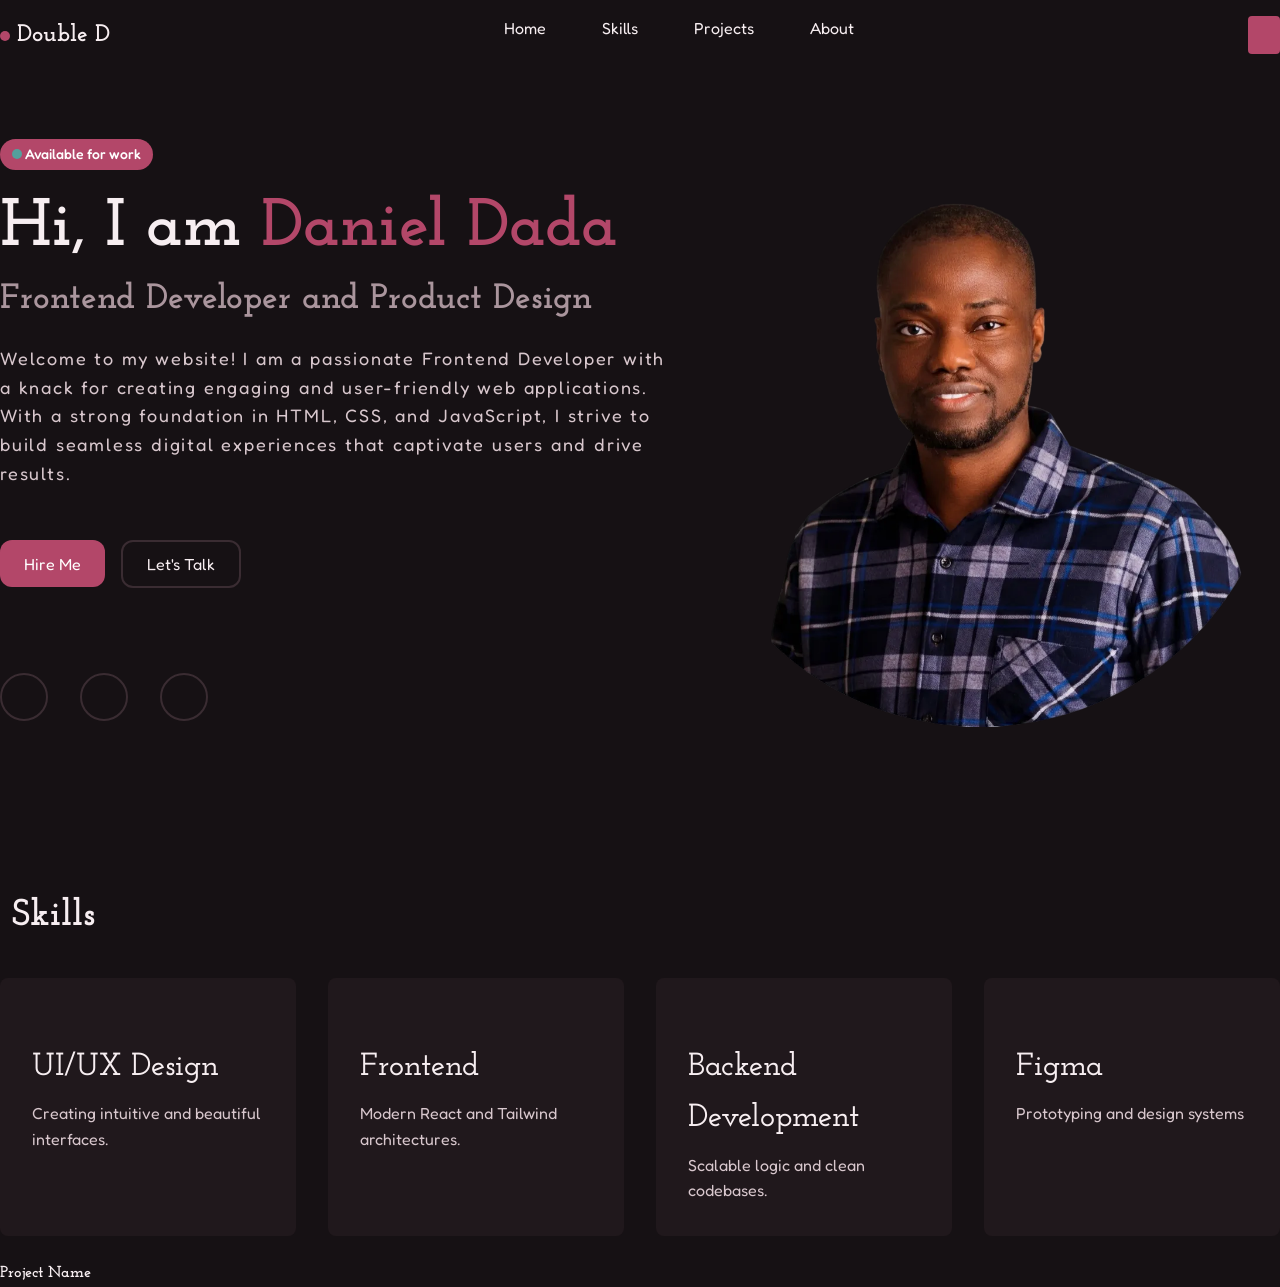
==== index.html @ 6a5facfa "Ruby portfolio with dark theme" ====
<!DOCTYPE html>
<html lang="en">

<head>
    <meta charset="UTF-8">
    <meta name="viewport" content="width=device-width, initial-scale=1.0">
    <link rel="shortcut icon" href="favicon.ico" type="image/x-icon">
    <script src="https://kit.fontawesome.com/0929cd5af4.js" crossorigin="anonymous"></script>
    <link rel="stylesheet" href="style.css">
    <title>Portfolio - Double D</title>
</head>

<body>
    <header>
        <!-- Header Section -->
        <nav class="navbar container">

            <h2 class="navbar-brand"><span></span> Double D</h2>

            <ul class="navbar-links">
                <li><a href="">Home</a></li>
                <li><a href="">Skills</a></li>
                <li><a href="">Projects</a></li>
                <li><a href="">About</a></li>

            </ul>

            <button type="" class="btn btn-primary navbar-cta"><i class="fa-brands fa-rocketchat"></i></button>
        </nav>


        <section class="hero container">
            <!-- Hero Section -->
            <div class="hero-content">
                <div class="hero-texts">
                    <div class="hero-badge">
                        <span class="hero-pulse-circle"></span>
                        Available for work
                    </div>
                    <h1 class="hero-title">Hi, I am <span>Daniel Dada</span></h1>
                    <h4 class="hero-subtitle">Frontend Developer and Product Design</h4>
                    <p class="hero-desc">
                        Welcome to my website! I am a passionate Frontend Developer with a knack for creating engaging
                        and
                        user-friendly
                        web
                        applications. With a strong foundation in HTML, CSS, and JavaScript, I strive to build seamless
                        digital
                        experiences that
                        captivate users and drive results.
                    </p>
                </div>

                <ul class="hero-cta">
                    <li><a href="#" class="btn btn-primary hero-cta-btn">Hire Me</a></li>
                    <li><a href="#" class="btn btn-secondary hero-cta-btn">Let's Talk</a></li>
                </ul>

                <ul class="hero-socials">
                    <li>
                        <a href="#" class="hero-socials-btn"><i class="fa-brands fa-facebook-f"></i></a>
                    </li>

                    <li>
                        <a href="#" class="hero-socials-btn"><i class="fa-brands fa-x-twitter"></i></a>
                    </li>
                    <li>
                        <a href="#" class="hero-socials-btn"><i class="fa-brands fa-linkedin-in"></i></a>
                    </li>
                </ul>
            </div>
            <div class="hero-image">
                <img src="/assets/images/avatar.png" width="600" alt="">
            </div>
        </section>
    </header>

    <main>
        <section class="skills">
            <div class="container">

                <div class="skills-title">
                    <i class="fa-solid fa-bolt"></i>
                    <h3>Skills</h3>
                </div>

                <div class="skills-section">
                    <div class="skill-card">
                        <div class="skill-icon">
                            <i class="fa-solid fa-palette"></i>
                        </div>
                        <div class="skill-text">
                            <h3>UI/UX Design</h3>
                            <p>Creating intuitive and beautiful interfaces.</p>
                        </div>
                    </div>

                    <div class="skill-card">
                        <div class="skill-icon">
                            <i class="fa-solid fa-code"></i>
                        </div>
                        <div class="skill-text">
                            <h3>Frontend</h3>
                            <p>Modern React and Tailwind architectures.</p>
                        </div>
                    </div>

                    <div class="skill-card">
                        <div class="skill-icon">
                            <i class="fa-solid fa-database"></i>
                        </div>
                        <div class="skill-text">
                            <h3>Backend Development</h3>
                            <p>Scalable logic and clean codebases.</p>
                        </div>
                    </div>

                    <div class="skill-card">
                        <div class="skill-icon">
                            <i class="fa-brands fa-figma"></i>
                        </div>
                        <div class="skill-text">
                            <h3>Figma</h3>
                            <p>Prototyping and design systems</p>
                        </div>
                    </div>

                </div>
            </div>
        </section>

        <section>
            <div class="projects">
                <div class="project-card">
                    <img src="" alt="">
                    <div class="project-card-content">
                        <h4>Project Name</h4>
                    </div>
                </div>
            </div>
        </section>
    </main>
</body>

</html>
---- style.css ----
@import url('https://fonts.googleapis.com/css2?family=Fredoka:wght@300..700&family=Josefin+Slab:ital,wght@0,100..700;1,100..700&display=swap');

* {
    margin: 0;
    padding: 0;
    box-sizing: border-box;
}

:root {
    --bg-color: #161114;
    --bg-color-alt: #20181C;
    --border-muted: #2A2025;
    --border: #3A2C32;
    --border-disabled: #4A3840;

    --text-tertiary: #6B5960;
    --text-muted: #AA959D;
    --text-secondary: #D8C7CD;
    --text-primary: #F7EEF1;
    --text-white: #FFFFFF;

    --brand: #B34769;
    --brand-subtle: #2A171D;
    --brand-soft: #43212E;
    --brand-higlight: #5B2B3D;
    --brand-hover: #C96F8A;
    --brand-pressed: #D98FA5;

    --accent: #54A09C;
    --accent-subtle: #112120;
    --accent-soft: #173230;
    --accent-low: #1F4C4A;
    --accent-hover: #7DBCB8;
    --accent-pressed: #A9D3CF;

    --font-heading: "Josefin Slab", sytem-ui, serif;
    --font-body: "Fredoka", sans-serif;
}

body {
    background-color: var(--bg-color);
    color: var(--text-primary);
    font-family: var(--font-body);
    line-height: 1.6;
}

h1,
h2,
h3,
h4,
h5,
h6 {
    font-family: var(--font-heading);
}

a {
    color: inherit;
    text-decoration: none;
}

ul {
    list-style: none;
    padding: 0;
}

/* Components */
.btn {
    padding: 0.75rem 1.5rem;
    font-size: 16px;
    border: none;
    border-radius: 12px;
    cursor: pointer;
    transition: background-color 0.3s ease;
}

.btn:disabled {
    background-color: var(--border-disabled);
    cursor: not-allowed;
}

.btn-primary {
    background-color: var(--brand);
    color: var(--text-white);
    padding-block: 0.85rem
}

.btn-primary:hover {
    background-color: var(--brand-hover);
}

.btn-primary:active {
    background-color: var(--brand-pressed);
}

.btn-secondary {
    border: 2px solid var(--border);
}

.btn-secondary:hover {
    background-color: var(--brand-subtle);
}

.btn-secondary:active {
    background-color: var(--brand-soft);
}


.container {
    max-width: 1280px;
    margin-inline: auto;
}

.navbar {
    display: flex;
    justify-content: space-between;
    padding-block: 1rem;
}

.navbar-brand span {
    height: 10px;
    width: 10px;
    background-color: var(--brand);
    border-radius: 99999px;
    display: inline-flex;
}

.navbar-links {
    display: flex;
    gap: 24px;
}

.navbar-links a {
    padding: 0.5rem 1rem;
    border-radius: 4px;
    transition: background-color 0.3s ease;
}

.navbar-links a:hover {
    color: var(--brand);
    border-bottom: solid 1px var(--brand);
}
.navbar button {
    padding: 0.5rem 1rem;
    font-size: 20px;
    background-color: var(--brand);
    color: var(--text-white);
    border: none;
    border-radius: 4px;
    cursor: pointer;
    transition: background-color 0.3s ease;
}

.hero {
    display: flex;
    min-height: 80vh;
    align-items: center;
    justify-content: center;
}

.hero-badge {
    background-color: var(--brand);
    color: var(--text-white);
    padding: 0.25rem 0.75rem;
    font-size: 0.875rem;
    font-weight: 500;
    border-radius: 99999px;
    margin-bottom: 2rem;
    width: fit-content;
}

.hero-pulse-circle {
    display: inline-flex;
    justify-content: center;
    align-items: center;
    width: 10px;
    height: 10px;
    background-color: var(--accent);
    border-radius: 99999px;
    animation: pulse 2s infinite;
}

.hero-title {
    font-size: 4.2rem;
    font-weight: 700;
    /* margin-bottom: 1rem; */
    line-height: 0.8;
}

.hero-title span {
    color: var(--brand);
}

.hero-subtitle {
    font-size: 2.2rem;
    color: var(--text-muted);
    margin-top: 1rem;
    max-width: 600px;
    font-weight: 700;
}

.hero-desc {
    margin-top: 1rem;
    font-size: 1.125rem;
    color: var(--text-secondary);
    letter-spacing: 0.1em;
}

.hero-cta {
    margin-top: 4rem;
    display: flex;
    gap: 1rem;

}

.hero-socials {
    margin-top: 6rem;
    display: flex;
    gap: 2rem;
}

.hero-socials-btn {
    width: 48px;
    height: 48px;
    font-size: 24px;
    border: 2px solid var(--border);
    display: inline-flex;
    justify-content: center;
    align-items: center;
    border-radius: 99999px;
    transition: background-color 0.3s ease;
}

.hero-socials-btn:hover {
    background-color: var(--brand-hover);
}

.hero-socials-btn:active {
    background-color: var(--brand-pressed);
}

.skills {
    margin-top: 6rem;
}


.skills-title {
    font-size: 2rem;
    font-weight: 700;
    margin-bottom: 2rem;
    display: flex;
    align-items: center;
    gap: 0.75rem;
}

.skills-section{
    display: grid;
    grid-template-columns: repeat(auto-fit, minmax(250px, 1fr));
    gap: 2rem;
}

.skill-card {
    background-color: var(--bg-color-alt);
    padding: 2rem;
    border-radius: 8px;
    display: flex;
    flex-direction: column;
    gap: 2rem;
}

.skill-card:hover {
    /* background-color: var(--brand-subtle); */
    box-shadow: 0 4px 6px rgba(0, 0, 0, 0.1);
}

.skill-icon{
    font-size: 40px;
    color: var(--accent);
}

.skill-text h3 {
    font-size: 2rem;
    font-weight: 600;
}

.skill-text p {
    color: var(--text-secondary);
    margin-top: 0.5rem;
}
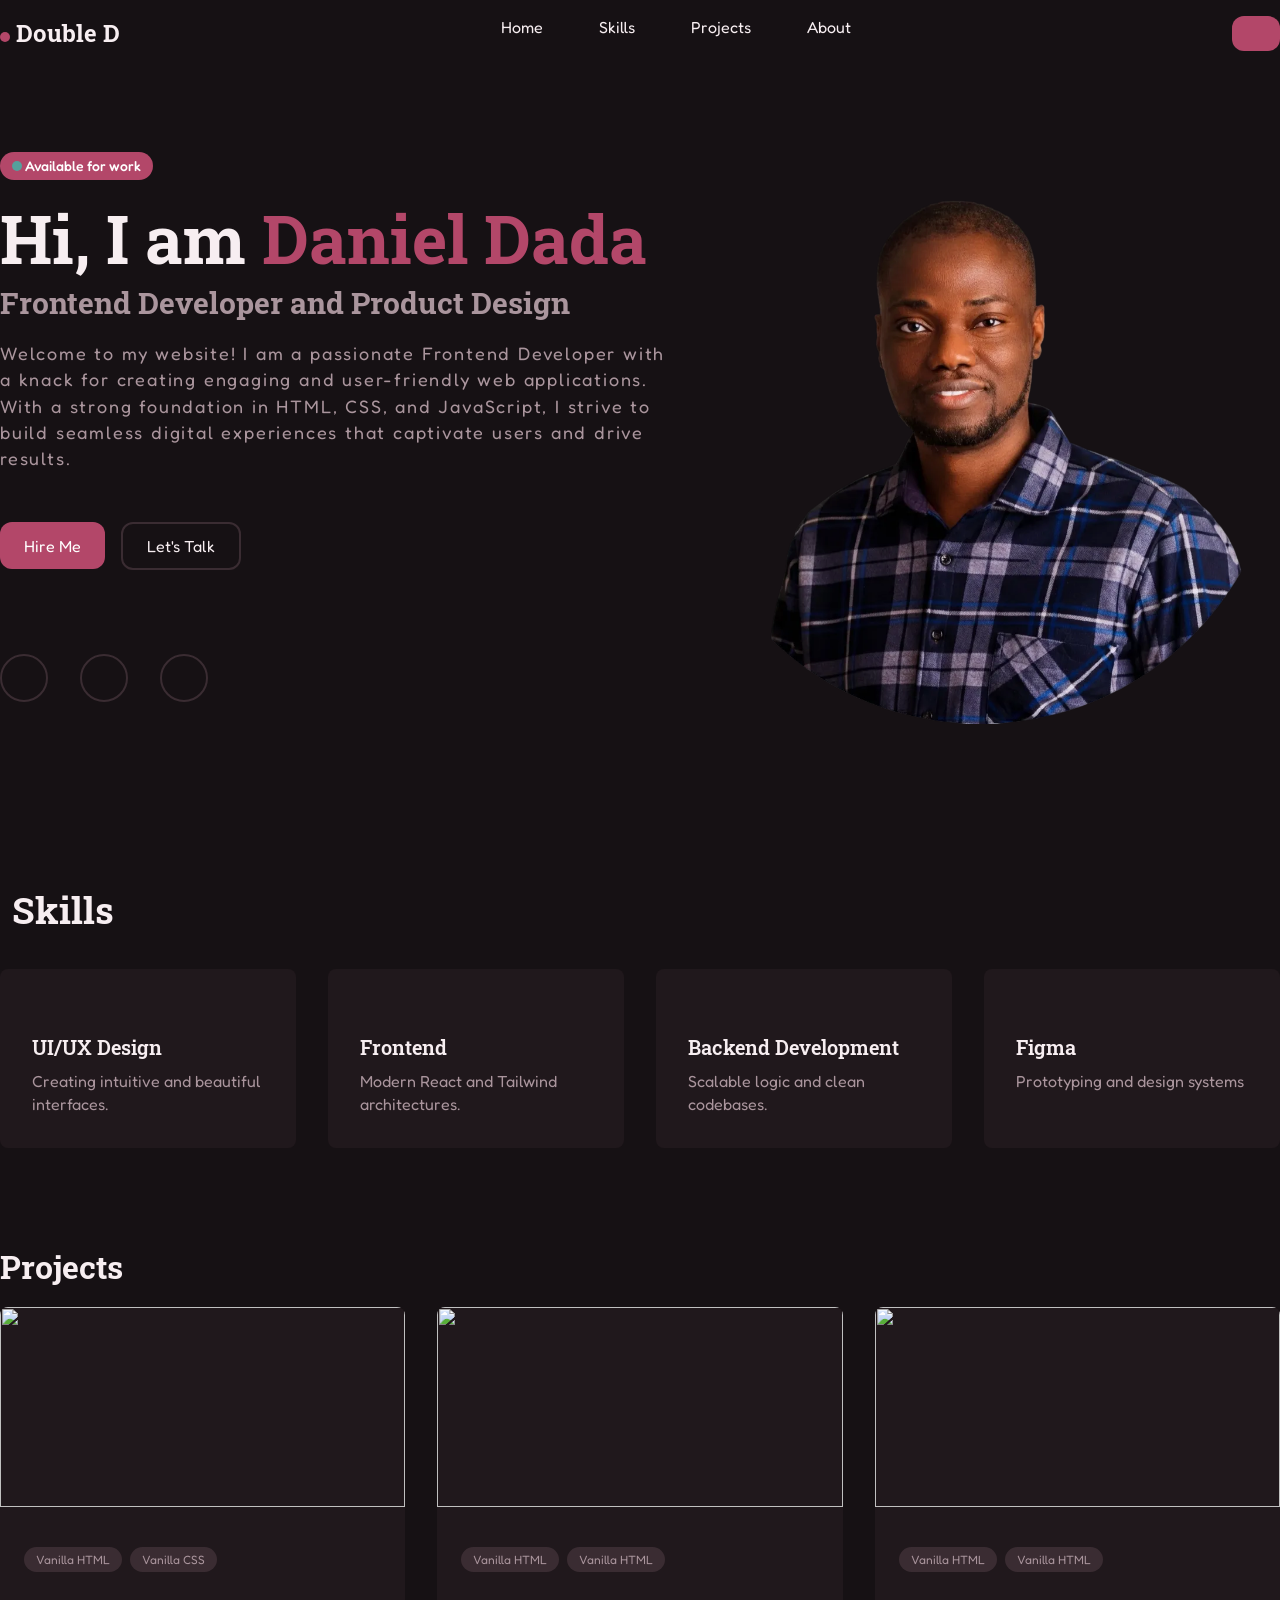
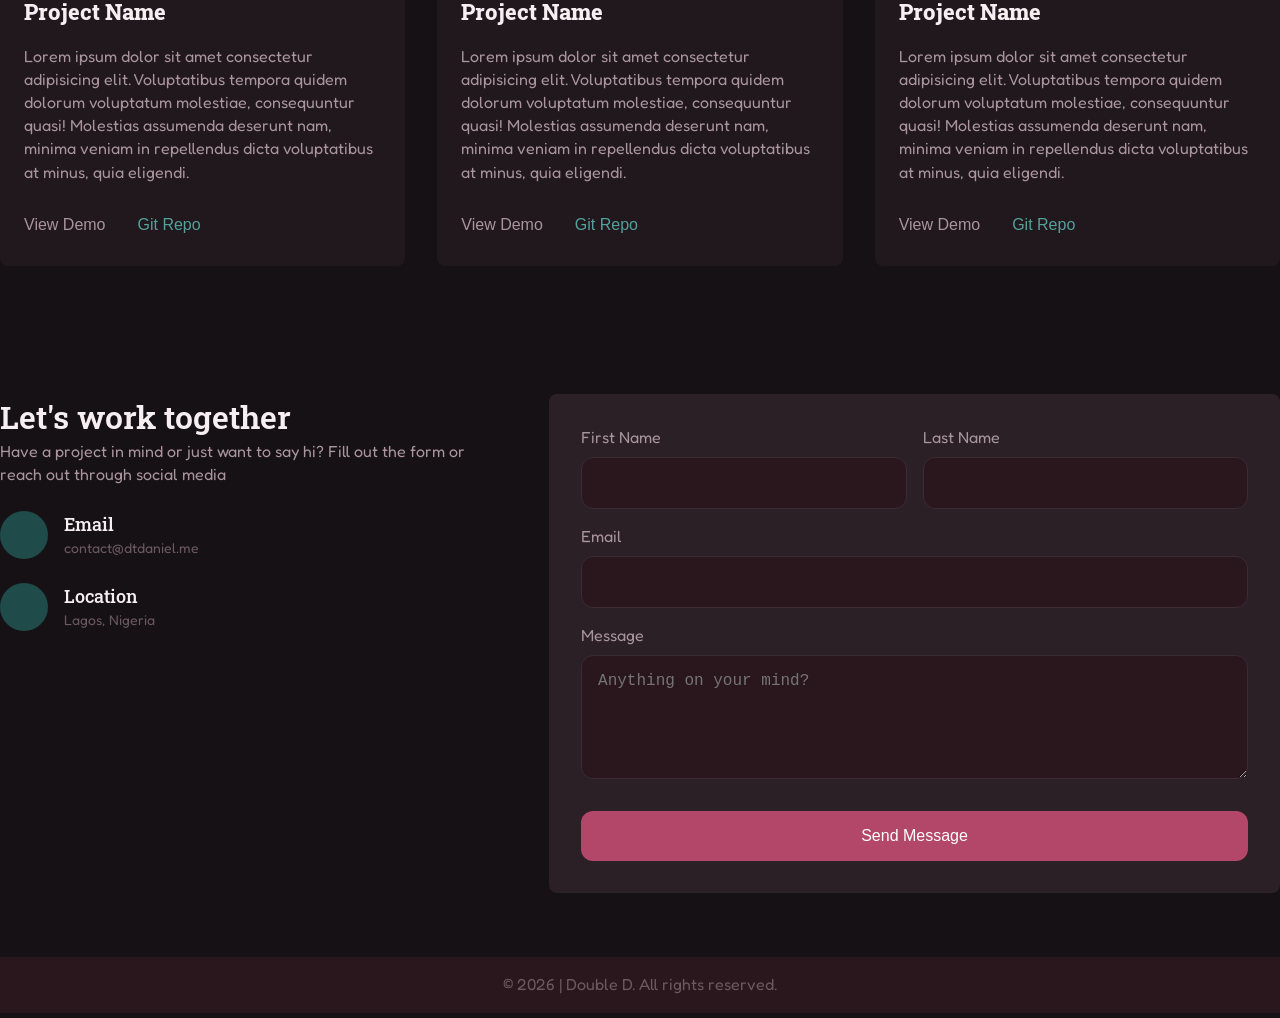
==== commit eba2dbd7: "Ruby portfolio with dark theme major update" ====
--- a/index.html
+++ b/index.html
@@ -15,7 +15,9 @@
         <!-- Header Section -->
         <nav class="navbar container">
 
-            <h2 class="navbar-brand"><span></span> Double D</h2>
+            <h2 class="navbar-brand">
+                <a href="/"><span></span> Double D</a>
+            </h2>
 
             <ul class="navbar-links">
                 <li><a href="">Home</a></li>
@@ -25,7 +27,7 @@
 
             </ul>
 
-            <button type="" class="btn btn-primary navbar-cta"><i class="fa-brands fa-rocketchat"></i></button>
+            <a href="contact.html" class="btn btn-primary navbar-cta"><i class="fa-brands fa-rocketchat"></i></a>
         </nav>
 
 
@@ -129,17 +131,148 @@
             </div>
         </section>
 
-        <section>
+        <section class="container">
+            <div class="project-section">
+                <h2>Projects</h2>
+            </div>
             <div class="projects">
                 <div class="project-card">
-                    <img src="" alt="">
+                    <img src="https://cdn.dribbble.com/userupload/32643395/file/original-85bba5da4f4df2c5665c968bf6880721.png?resize=1504x1128&vertical=center"
+                        width="300" alt="">
                     <div class="project-card-content">
-                        <h4>Project Name</h4>
+                        <div class="project-card-tech">
+                            <p class="tech">Vanilla HTML</p>
+                            <p class="tech">Vanilla CSS</p>
+                        </div>
+                        <h3 class="project-card-title">Project Name</h3>
+                        <p class="project-card-desc">
+                            Lorem ipsum dolor sit amet consectetur adipisicing elit. Voluptatibus tempora quidem dolorum
+                            voluptatum molestiae, consequuntur quasi! Molestias assumenda deserunt nam, minima veniam in
+                            repellendus dicta voluptatibus at minus, quia eligendi.
+                        </p>
+
+                        <div class="project-card-source">
+                            <button class="btn btn-ghost">View Demo <i
+                                    class="fa-solid fa-arrow-right-long"></i></button>
+                            <button class="btn btn-ghost-secondary">Git Repo</button>
+                        </div>
+                    </div>
+                </div>
+                <div class="project-card">
+                    <img src="https://cdn.dribbble.com/userupload/47031143/file/7da3947d5325ac47790d9a2f3e221bf8.png?resize=1504x1128&vertical=center"
+                        width="300" alt="">
+                    <div class="project-card-content">
+                        <div class="project-card-tech">
+                            <p class="tech">Vanilla HTML</p>
+                            <p class="tech">Vanilla HTML</p>
+                        </div>
+                        <h3 class="project-card-title">Project Name</h3>
+                        <p class="project-card-desc">
+                            Lorem ipsum dolor sit amet consectetur adipisicing elit. Voluptatibus tempora quidem dolorum
+                            voluptatum molestiae, consequuntur quasi! Molestias assumenda deserunt nam, minima veniam in
+                            repellendus dicta voluptatibus at minus, quia eligendi.
+                        </p>
+
+                        <div class="project-card-source">
+                            <button class="btn btn-ghost">View Demo <i
+                                    class="fa-solid fa-arrow-right-long"></i></button>
+                            <button class="btn btn-ghost-secondary">Git Repo</button>
+                        </div>
+                    </div>
+                </div>
+                <div class="project-card">
+                    <img src="https://cdn.dribbble.com/userupload/40759674/file/original-8f611fe8b24aa26fb789d55df4182bb4.png?resize=1504x1128&vertical=center"
+                        width="300" alt="">
+                    <div class="project-card-content">
+                        <div class="project-card-tech">
+                            <p class="tech">Vanilla HTML</p>
+                            <p class="tech">Vanilla HTML</p>
+                        </div>
+                        <h3 class="project-card-title">Project Name</h3>
+                        <p class="project-card-desc">
+                            Lorem ipsum dolor sit amet consectetur adipisicing elit. Voluptatibus tempora quidem dolorum
+                            voluptatum molestiae, consequuntur quasi! Molestias assumenda deserunt nam, minima veniam in
+                            repellendus dicta voluptatibus at minus, quia eligendi.
+                        </p>
+
+                        <div class="project-card-source">
+                            <button class="btn btn-ghost">View Demo <i
+                                    class="fa-solid fa-arrow-right-long"></i></button>
+                            <button class="btn btn-ghost-secondary">Git Repo</button>
+                        </div>
+                    </div>
+                </div>
+            </div>
+        </section>
+
+        <section class="container">
+            <div class="contact-section">
+                
+
+                <div class="contact">
+                    <div class="contact-left">
+                        <h3>Let's work together</h3>
+                        <p>Have a project in mind or just want to say hi? Fill out the form or reach out through social
+                            media</p>
+
+                        <div class="contact-socials">
+                            <div class="contact-socials-icon">
+                                <i class="fa-solid fa-envelope"></i>
+                            </div>
+                            <div class="contact-socials-info">
+                                <h4>Email</h4>
+                                <p>contact@dtdaniel.me</p>
+                            </div>
+                        </div>
+                        <div class="contact-socials">
+                            <div class="contact-socials-icon">
+                                <i class="fa-solid fa-location-dot"></i>
+                            </div>
+
+                            <div class="contact-socials-info">
+                                <h4>Location</h4>
+                                <p>Lagos, Nigeria</p>
+                            </div>
+                        </div>
+                    </div>
+
+                    <div class="contact-form">
+                        <form action="">
+                            <div class="input-div">
+                                <div class="input-data">
+                                    <label for="fname">First Name</label>
+                                    <input type="text" id="fname" name="fname">
+                                </div>
+
+                                <div class="input-data">
+                                    <label for="lname">Last Name</label>
+                                    <input type="text" id="lname" name="lname">
+                                </div>
+                            </div>
+
+                            <label for="email">Email</label>
+                            <input type="email" id="email" name="email">
+
+                            <label for="msg">Message</label>
+                            <textarea name="msg" id="msg" rows="5" placeholder="Anything on your mind?"></textarea>
+
+                            <button>Send Message</button>
+                        </form>
                     </div>
                 </div>
             </div>
         </section>
     </main>
+
+    <footer>
+        <div class="container">
+            <p>&copy; <span id="year"></span> | Double D. All rights reserved.</p>
+        </div>
+    </footer>
+
+    <script>
+        document.getElementById("year").textContent = new Date().getFullYear();
+    </script>
 </body>
 
 </html>
--- a/style.css
+++ b/style.css
@@ -1,4 +1,6 @@
 @import url('https://fonts.googleapis.com/css2?family=Fredoka:wght@300..700&family=Josefin+Slab:ital,wght@0,100..700;1,100..700&display=swap');
+
+@import url('https://fonts.googleapis.com/css2?family=Roboto+Slab:wght@100..900&display=swap');
 
 * {
     margin: 0;
@@ -33,7 +35,7 @@
     --accent-hover: #7DBCB8;
     --accent-pressed: #A9D3CF;
 
-    --font-heading: "Josefin Slab", sytem-ui, serif;
+    --font-heading: "Roboto Slab", sytem-ui, serif;
     --font-body: "Fredoka", sans-serif;
 }
 
@@ -41,7 +43,7 @@
     background-color: var(--bg-color);
     color: var(--text-primary);
     font-family: var(--font-body);
-    line-height: 1.6;
+    line-height: 1.45;
 }
 
 h1,
@@ -104,6 +106,23 @@
     background-color: var(--brand-soft);
 }
 
+.btn-ghost {
+    background-color: transparent;
+    color: var(--text-muted);
+    padding: 0.5rem 0;
+}
+
+.btn-ghost:hover {
+    color: var(--brand);
+
+}
+
+.btn-ghost-secondary {
+    background-color: transparent;
+    color: var(--accent);
+    padding: 0.5rem 0;
+}
+
 
 .container {
     max-width: 1280px;
@@ -139,6 +158,7 @@
     color: var(--brand);
     border-bottom: solid 1px var(--brand);
 }
+
 .navbar button {
     padding: 0.5rem 1rem;
     font-size: 20px;
@@ -191,7 +211,7 @@
 }
 
 .hero-subtitle {
-    font-size: 2.2rem;
+    font-size: 1.845rem;
     color: var(--text-muted);
     margin-top: 1rem;
     max-width: 600px;
@@ -201,7 +221,7 @@
 .hero-desc {
     margin-top: 1rem;
     font-size: 1.125rem;
-    color: var(--text-secondary);
+    color: var(--text-muted);
     letter-spacing: 0.1em;
 }
 
@@ -252,7 +272,7 @@
     gap: 0.75rem;
 }
 
-.skills-section{
+.skills-section {
     display: grid;
     grid-template-columns: repeat(auto-fit, minmax(250px, 1fr));
     gap: 2rem;
@@ -272,17 +292,249 @@
     box-shadow: 0 4px 6px rgba(0, 0, 0, 0.1);
 }
 
-.skill-icon{
+.skill-icon {
     font-size: 40px;
     color: var(--accent);
 }
 
 .skill-text h3 {
+    font-size: 1.25rem;
+    font-weight: 600;
+}
+
+.skill-text p {
+    color: var(--text-muted);
+    margin-top: 0.5rem;
+}
+
+
+/* Projects Section */
+.project-section {
+    margin-top: 6rem;
+}
+.project-section h2{
+    font-size: 2rem;
+    font-weight: 700;
+}
+
+.projects {
+    margin-top: 1rem;
+    display: grid;
+    grid-template-columns: repeat(auto-fit, minmax(00px, 1fr));
+    gap: 2rem;
+}
+
+.project-card {
+    background-color: var(--bg-color-alt);
+    border-radius: 8px;
+    overflow: hidden;
+    display: flex;
+    flex-direction: column;
+    gap: 1rem;
+}
+
+
+.project-card img {
+    width: 100%;
+    height: 200px;
+    object-fit: cover;
+}
+
+.project-card-content {
+    padding: 1.5rem;
+    display: flex;
+    flex-direction: column;
+    gap: 0.5rem;
+}
+
+.project-card-tech {
+    display: flex;
+    gap: 0.5rem;
+    margin-bottom: 1rem;
+    /* padding: 0 1rem; */
+
+}
+
+.tech {
+    background-color: var(--border);
+    color: var(--text-muted);
+    padding: 0.25rem 0.75rem;
+    font-size: 0.75rem;
+    border-radius: 99999px;
+}
+
+.project-card-title {
+    font-size: 1.4rem;
+    font-weight: 800;
+}
+
+.project-card-desc {
+    color: var(--text-muted);
+    font-size: 1rem;
+    margin-top: 0.5rem;
+    /* line-clamp: 4;
+    -webkit-line-clamp: 4;
+    display: -webkit-box;
+    -webkit-box-orient: vertical; */
+
+}
+
+.project-card-source {
+    margin-top: 16px;
+    display: inline-flex;
+    align-items: center;
+    gap: 2rem;
+    font-weight: 500;
+
+}
+
+/* Contact Section */
+.contact-section {
+    margin-top: 8rem;
+}
+
+.contact-section h2 {
+    font-size: 2.5rem;
+    font-weight: 700;
+}
+
+.contact{
+    margin-top: 1rem;
+    display: flex;
+    gap: 4rem;
+}
+.contact-left{
+    
+    width: 40%;
+    display: flex;
+    flex-direction: column;
+    
+}
+
+.contact-left h3{
     font-size: 2rem;
     font-weight: 600;
 }
 
-.skill-text p {
-    color: var(--text-secondary);
-    margin-top: 0.5rem;
-}+.contact-left p{
+    color: var(--text-muted);
+    font-size: 1rem;
+}
+
+.contact-socials{
+    margin-top: 1.5rem;
+    display: flex;
+    gap: 1rem;
+    align-items: center;
+    
+    
+}
+.contact-socials-icon{
+    width: 48px;
+    height: 48px;
+    display: flex;
+    justify-content: center;
+    align-items: center;
+    border-radius: 99999px;
+    background-color: var(--accent-low)
+}
+.contact-socials i{
+    font-size: 28px;
+    color: var(--accent);
+}
+
+.contact-socials-info{
+    display: flex;
+    flex-direction: column;
+}
+
+.contact-socials-info h4{
+    font-size: 1.125rem;
+    font-weight: 500;
+    /* margin-top: 0.25rem; */
+}
+
+.contact-socials-info p{
+    color: var(--text-tertiary);
+    font-size: 0.875rem;
+    
+}
+
+.contact-form{
+    width: 60%;
+    background-color: var(--border-muted);
+    padding: 2rem;
+    border-radius: 8px;
+    color: var(--text-muted);
+}
+
+.contact-form form{
+    display: flex;
+    flex-direction: column;
+}
+
+.contact-form form label{
+    font-size: 1rem;
+    margin-bottom: 0.5rem;
+}
+
+.input-div{
+    display: flex;
+    gap: 1rem;
+}
+.contact-form .input-data{
+    display: flex;
+    flex-direction: column;
+    width: 100%;
+}
+
+
+
+.contact-form form input,
+.contact-form form textarea{
+    background-color: var(--brand-subtle);
+    padding: 1rem;
+    color: var(--text-primary);
+    font-size: 1rem;
+    border-radius: 12px;
+    margin-bottom: 1rem;
+    border: var(--border) solid 1px;
+}
+.contact-form form input:focus,
+.contact-form form textarea:focus {
+    outline: none;
+    border-color: var(--brand);
+}
+
+
+.contact-form form button{
+    margin-top: 1rem;
+    width: fit-content;
+    background-color: var(--brand);
+    color: var(--text-white);
+    border: none;
+    padding: 1rem 1.5rem;
+    font-size: 16px;
+    border-radius: 12px;
+    cursor: pointer;
+    transition: background-color 0.3s ease;
+    width: 100%;
+}
+
+.contact-form form button:hover{
+    background-color: var(--brand-hover);
+}
+
+.contact-form form button:active{
+    background-color: var(--brand-pressed);
+}
+
+footer{
+    background-color: var(--brand-subtle);
+    color: var(--text-tertiary);
+    text-align: center;
+    padding: 1rem 0;
+    margin-top: 4rem;
+}
+
+
